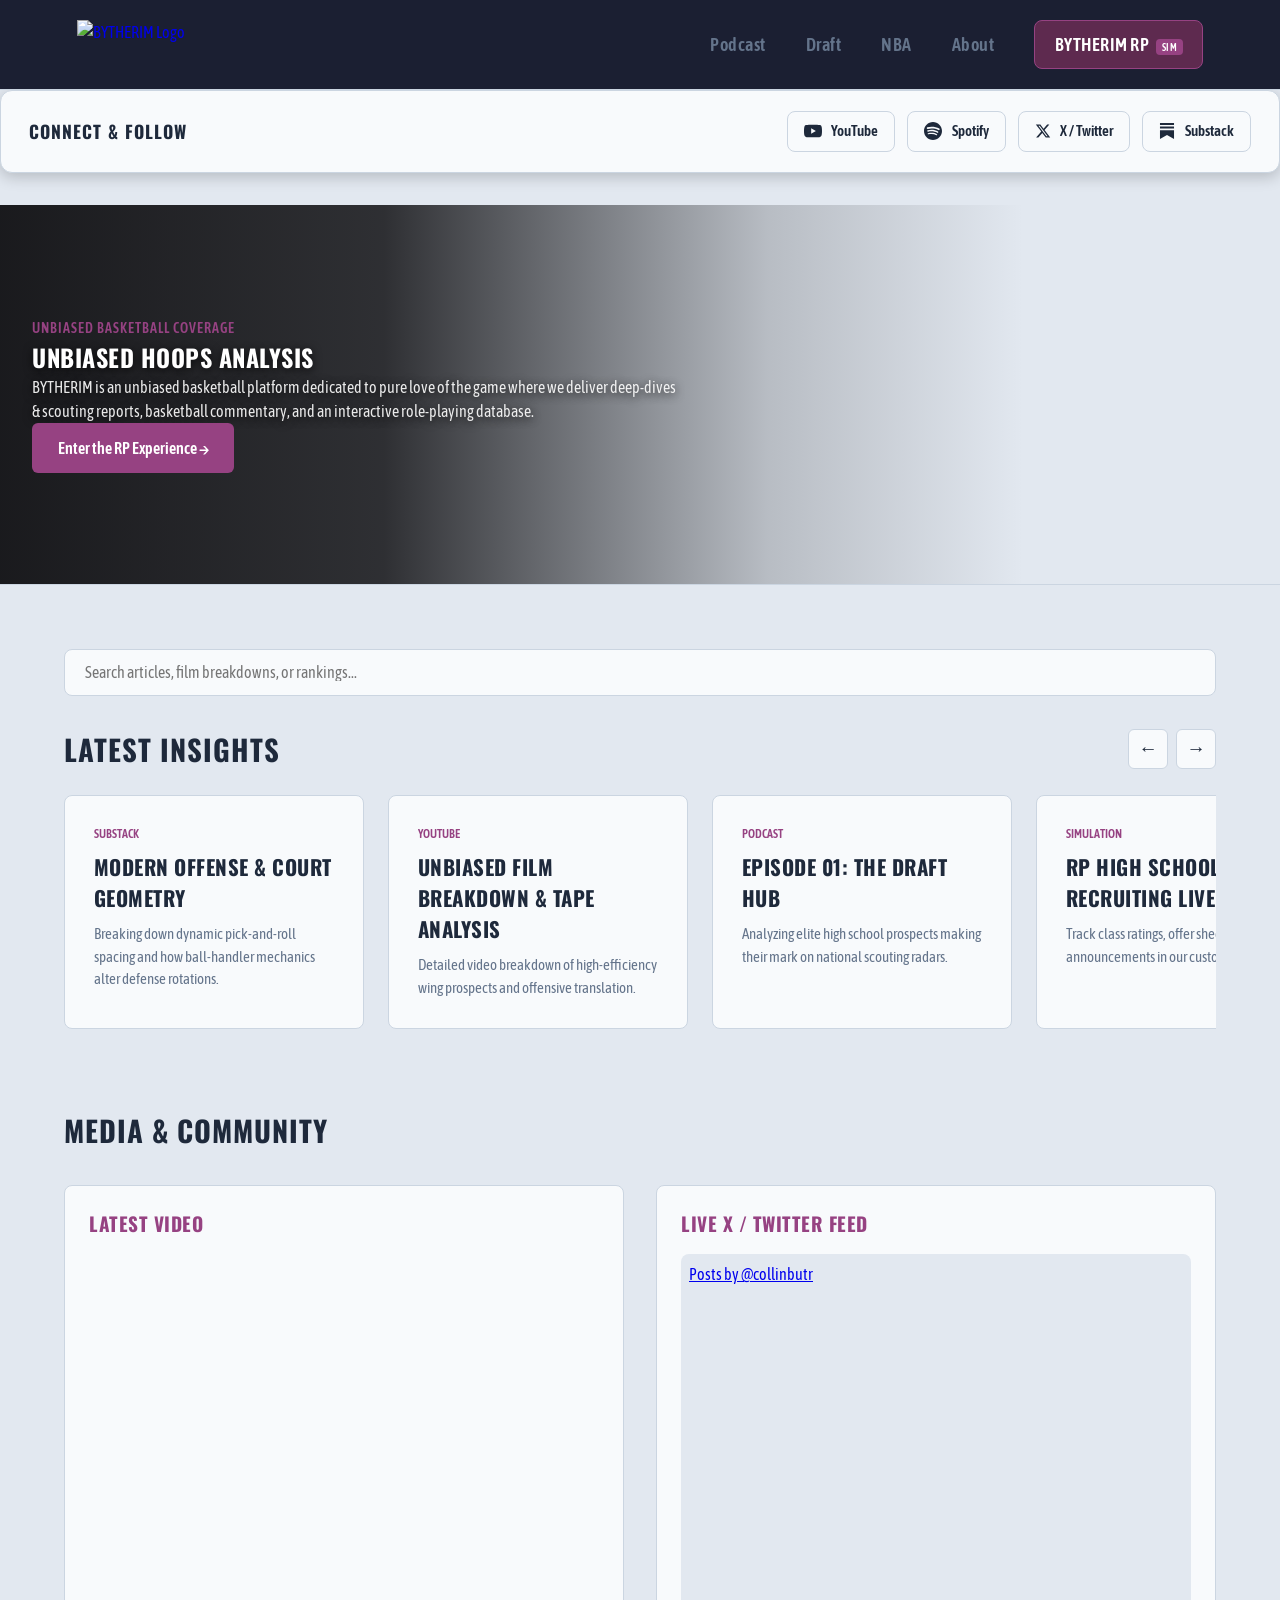
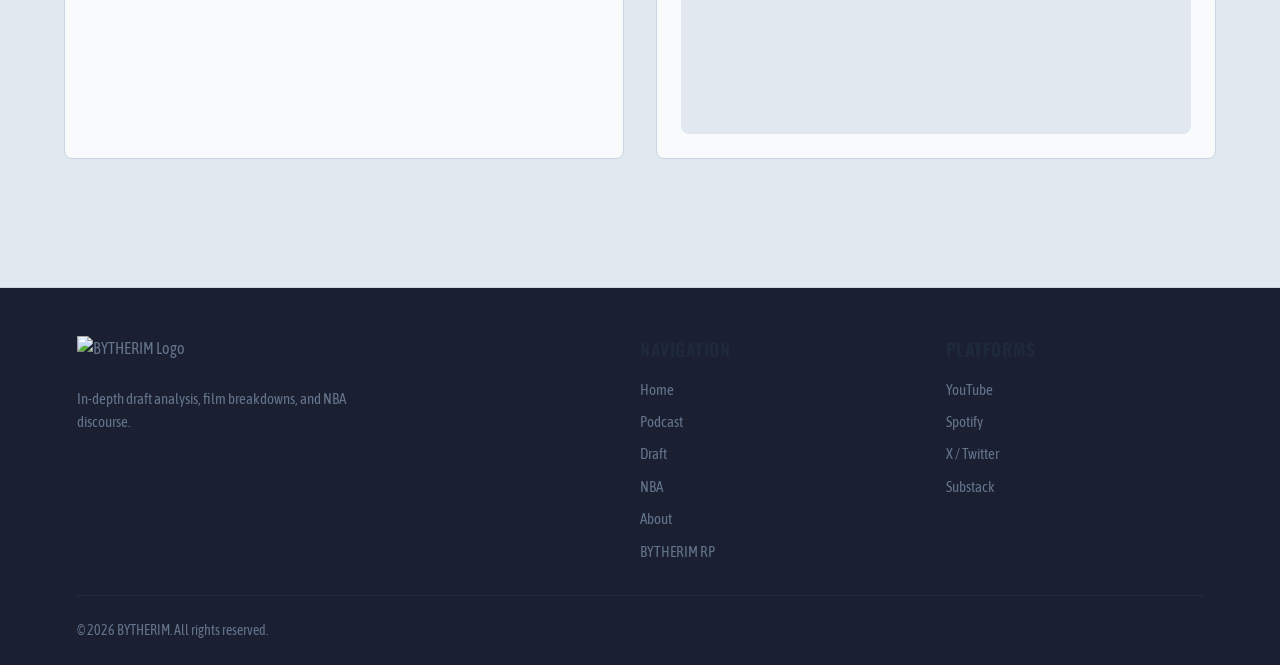
==== index.html @ 2c11a0fe "Update index.html" ====
<!DOCTYPE html>
<html lang="en">
<head>
  <meta charset="UTF-8">
  <meta name="viewport" content="width=device-width, initial-scale=1.0">
  <title>BYTHERIM | NBA Draft Analysis & Film Breakdown</title>
  <meta name="title" content="BYTHERIM | NBA Draft Analysis & Film Breakdown">
  <meta name="description" content="In-depth NBA draft analysis, prospect scouting reports, film breakdowns, and NBA discourse.">
  
  <meta property="og:type" content="website">
  <meta property="og:url" content="https://collinbutrlakorn.github.io/BYTHERIM/">
  <meta property="og:title" content="BYTHERIM | NBA Draft Analysis & Film Breakdown">
  <meta property="og:description" content="In-depth NBA draft analysis, prospect scouting reports, film breakdowns, and NBA discourse.">
  <meta property="og:image" content="https://collinbutrlakorn.github.io/BYTHERIM/logo.png">
  
  <meta property="twitter:card" content="summary_large_image">
  <meta property="twitter:url" content="https://collinbutrlakorn.github.io/BYTHERIM/">
  <meta property="twitter:title" content="BYTHERIM | NBA Draft Analysis & Film Breakdown">
  <meta property="twitter:description" content="In-depth NBA draft analysis, prospect scouting reports, film breakdowns, and NBA discourse.">
  <meta property="twitter:image" content="https://collinbutrlakorn.github.io/BYTHERIM/logo.png">

  <link rel="icon" type="image/png" href="favicon.png">

  <link rel="stylesheet" href="style.css">
  <link rel="preconnect" href="https://fonts.googleapis.com">
  <link rel="preconnect" href="https://fonts.gstatic.com" crossorigin>
  <link href="https://fonts.googleapis.com/css2?family=Asap+Condensed:ital,wght@0,400;0,500;0,600;0,700;1,400&family=Oswald:wght@500;600;700&display=swap" rel="stylesheet">

  <script async src="https://platform.twitter.com/widgets.js" charset="utf-8"></script>

  <style>
    /* Styling wrapper for Twitter feed embedded iframe */
    .twitter-timeline-container {
      width: 100%;
      height: 480px;
      overflow-y: auto;
      border-radius: 8px;
      background: var(--bg-color, #0e1117);
      padding: 0.5rem;
    }

    /* Carousel Card Anchor Styling */
    a.card.slide {
      text-decoration: none;
      color: inherit;
      display: flex;
      flex-direction: column;
      cursor: pointer;
    }

    a.card.slide:hover h3 {
      color: var(--accent);
    }
  </style>
</head>
<body>

<header class="navbar">
  <a href="./" class="brand-logo">
    <img src="logo.png" alt="BYTHERIM Logo" class="logo-img">
  </a>

  <button class="nav-toggle" id="navToggle" aria-label="Toggle navigation">
    <span class="bar"></span>
    <span class="bar"></span>
    <span class="bar"></span>
  </button>

  <nav class="nav-links" id="navLinks">
    <a href="podcast.html">Podcast</a>
    <a href="draft.html">Draft</a>
    <a href="nba.html">NBA</a>
    <a href="about.html">About</a>
    <a href="./rp/" class="rp-btn">BYTHERIM RP <span class="badge">SIM</span></a>
  </nav>
</header>

<div class="connect-hub">
  <div class="connect-hub-title">CONNECT & FOLLOW</div>
  <div class="connect-links">
    <a href="https://youtube.com/@bytherim" target="_blank" rel="noopener" class="connect-btn yt">
      <svg width="18" height="18" viewBox="0 0 24 24" fill="currentColor"><path d="M23.498 6.186a3.016 3.016 0 0 0-2.122-2.136C19.505 3.545 12 3.545 12 3.545s-7.505 0-9.377.505A3.017 3.017 0 0 0 .502 6.186C0 8.07 0 12 0 12s0 3.93.502 5.814a3.016 3.016 0 0 0 2.122 2.136c1.871.505 9.376.505 9.376.505s7.505 0 9.377-.505a3.015 3.015 0 0 0 2.122-2.136C24 15.93 24 12 24 12s0-3.93-.502-5.814zM9.545 15.568V8.432L15.818 12l-6.273 3.568z"/></svg>
      <span>YouTube</span>
    </a>
    <a href="https://open.spotify.com" target="_blank" rel="noopener" class="connect-btn spotify">
      <svg width="18" height="18" viewBox="0 0 24 24" fill="currentColor"><path d="M12 0C5.376 0 0 5.376 0 12s5.376 12 12 12 12-5.376 12-12S18.624 0 12 0zm5.521 17.341c-.218.358-.684.474-1.041.256-2.857-1.746-6.456-2.141-10.697-1.173-.404.093-.811-.162-.904-.566-.093-.404.162-.811.566-.904 4.644-1.061 8.624-.613 11.82 1.346.357.218.473.684.256 1.041zm1.472-3.276c-.274.446-.86.588-1.306.314-3.27-2.009-8.254-2.593-12.121-1.419-.506.153-1.04-.135-1.193-.64-.153-.506.135-1.04.64-1.193 4.417-1.341 9.907-.69 13.666 1.623.446.274.588.86.314 1.306zm.131-3.419C15.225 8.35 8.8 8.134 5.12 9.252c-.624.19-1.285-.164-1.474-.788-.19-.625.163-1.285.788-1.475 4.234-1.285 11.319-1.033 15.91 1.693.56.332.748 1.056.417 1.616-.333.56-1.057.749-1.617.417z"/></svg>
      <span>Spotify</span>
    </a>
    <a href="https://x.com/collinbutr" target="_blank" rel="noopener" class="connect-btn x-twitter">
      <svg width="16" height="16" viewBox="0 0 24 24" fill="currentColor"><path d="M18.244 2.25h3.308l-7.227 8.26 8.502 11.24H16.17l-5.214-6.817L4.99 21.75H1.68l7.73-8.835L1.254 2.25H8.08l4.713 6.231zm-1.161 17.52h1.833L7.084 4.126H5.117z"/></svg>
      <span>X / Twitter</span>
    </a>
    <a href="https://collindunks.substack.com/" target="_blank" rel="noopener" class="connect-btn substack">
      <svg width="16" height="16" viewBox="0 0 24 24" fill="currentColor"><path d="M22.539 8.242H1.46V5.406h21.08v2.836zM1.46 10.812V24L12 18.11 22.54 24V10.812H1.46zM22.539 0H1.46v2.836h21.08V0z"/></svg>
      <span>Substack</span>
    </a>
  </div>
</div>

<section class="hero-banner" style="background-image: url('assets/hero-home-banner.jpg');">
  <div class="hero-content">
    <span class="tag">UNBIASED BASKETBALL COVERAGE</span>
    <h1>UNBIASED HOOPS ANALYSIS</h1>
    <p>BYTHERIM is an unbiased basketball platform dedicated to pure love of the game where we deliver deep-dives & scouting reports, basketball commentary, and an interactive role-playing database.</p>
    <a href="./rp/" class="cta-btn">Enter the RP Experience →</a>
  </div>
</section>

<main class="container">
  
  <div class="search-box">
    <input 
      type="text" 
      id="cardSearch" 
      placeholder="Search articles, film breakdowns, or rankings..." 
      aria-label="Search site content"
    >
  </div>

  <div class="carousel-header">
    <h2 class="section-title">LATEST INSIGHTS</h2>
    <div class="carousel-controls">
      <button class="carousel-btn" id="prevBtn" aria-label="Previous posts">←</button>
      <button class="carousel-btn" id="nextBtn" aria-label="Next posts">→</button>
    </div>
  </div>

  <div class="carousel-track" id="carouselTrack">
    </div>
</main>

<section class="container social-section">
  <h2 class="section-title">MEDIA & COMMUNITY</h2>
  <div class="media-grid">
    
    <div class="media-card">
      <h3 class="media-header">LATEST VIDEO</h3>
      <div class="video-container">
        <iframe 
          src="https://www.youtube.com/embed/videoseries?list=PL86AVwi1070FWesM2xzcu3ul8QPEMaSlx" 
          title="BYTHERIM YouTube" 
          frameborder="0" 
          allow="accelerometer; autoplay; clipboard-write; encrypted-media; gyroscope; picture-in-picture" 
          allowfullscreen>
        </iframe>
      </div>
    </div>

   <div class="media-card twitter-brand-card">
    <h3 class="media-header">LIVE X / TWITTER FEED</h3>
    <div class="twitter-timeline-container">
      <a class="twitter-timeline" 
         data-height="480" 
         data-theme="dark" 
         data-chrome="noheader nofooter transparent" 
         href="https://twitter.com/collinbutr?ref_src=twsrc%5Etfw">
        Posts by @collinbutr
      </a>
    </div>
  </div>

  </div>
</section>

<footer class="footer">
  <div class="footer-container">
    <div class="footer-brand">
      <img src="logo.png" alt="BYTHERIM Logo" class="footer-logo">
      <p class="footer-desc">In-depth draft analysis, film breakdowns, and NBA discourse.</p>
    </div>
    
    <div class="footer-column">
      <h4>Navigation</h4>
      <a href="./">Home</a>
      <a href="podcast.html">Podcast</a>
      <a href="draft.html">Draft</a>
      <a href="nba.html">NBA</a>
      <a href="about.html">About</a>
      <a href="./rp/">BYTHERIM RP</a>
    </div>

    <div class="footer-column">
      <h4>Platforms</h4>
      <a href="https://youtube.com/@bytherim" target="_blank" rel="noopener">YouTube</a>
      <a href="https://open.spotify.com" target="_blank" rel="noopener">Spotify</a>
      <a href="https://x.com/collinbutr" target="_blank" rel="noopener">X / Twitter</a>
      <a href="https://collindunks.substack.com" target="_blank" rel="noopener">Substack</a>
    </div>
  </div>

  <div class="footer-bottom">
    <p>© 2026 BYTHERIM. All rights reserved.</p>
  </div>
</footer>

<script>
  // Centralized Content Uploads (Add new videos, articles, substack posts, or podcasts here)
  const latestUploads = [
    {
      category: "SUBSTACK",
      title: "Modern Offense & Court Geometry",
      description: "Breaking down dynamic pick-and-roll spacing and how ball-handler mechanics alter defense rotations.",
      url: "https://collindunks.substack.com/",
      external: true
    },
    {
      category: "YOUTUBE",
      title: "Unbiased Film Breakdown & Tape Analysis",
      description: "Detailed video breakdown of high-efficiency wing prospects and offensive translation.",
      url: "https://youtube.com/@bytherim",
      external: true
    },
    {
      category: "PODCAST",
      title: "Episode 01: The Draft Hub",
      description: "Analyzing elite high school prospects making their mark on national scouting radars.",
      url: "podcast.html",
      external: false
    },
    {
      category: "SIMULATION",
      title: "RP High School Recruiting Live",
      description: "Track class ratings, offer sheets, and commit announcements in our custom RP universe.",
      url: "./rp/",
      external: false
    },
    {
      category: "DRAFT",
      title: "Mid-Major Sleepers to Watch",
      description: "Highlighting under-the-radar wing prospects with high translation efficiency.",
      url: "draft.html",
      external: false
    },
    {
      category: "NBA",
      title: "The Unbiased Eye Test",
      description: "Why raw context and tape breakdown beat relying strictly on surface-level box scores.",
      url: "nba.html",
      external: false
    }
  ];

  // Render Carousel Uploads
  const carouselTrack = document.getElementById('carouselTrack');

  function renderCarousel() {
    if (!carouselTrack) return;

    carouselTrack.innerHTML = latestUploads.map(item => `
      <a href="${item.url}" 
         class="card slide" 
         ${item.external ? 'target="_blank" rel="noopener"' : ''}>
        <div class="card-tag">${item.category}</div>
        <h3>${item.title}</h3>
        <p>${item.description}</p>
      </a>
    `).join('');
  }

  renderCarousel();

  // Carousel Navigation Controls
  const track = document.getElementById('carouselTrack');
  const nextBtn = document.getElementById('nextBtn');
  const prevBtn = document.getElementById('prevBtn');

  if (track && nextBtn && prevBtn) {
    nextBtn.addEventListener('click', () => {
      track.scrollBy({ left: 320, behavior: 'smooth' });
    });
    prevBtn.addEventListener('click', () => {
      track.scrollBy({ left: -320, behavior: 'smooth' });
    });
  }

  // Mobile Menu Toggle
  const navToggle = document.getElementById('navToggle');
  const navLinks = document.getElementById('navLinks');

  if (navToggle && navLinks) {
    navToggle.addEventListener('click', () => {
      navToggle.classList.toggle('active');
      navLinks.classList.toggle('active');
    });
  }

  // Live Card Search Filter
  const searchInput = document.getElementById('cardSearch');

  if (searchInput) {
    searchInput.addEventListener('input', (e) => {
      const query = e.target.value.toLowerCase().trim();
      const allCards = document.querySelectorAll('.card, .media-card');

      allCards.forEach(card => {
        const text = card.textContent.toLowerCase();
        card.style.display = text.includes(query) ? '' : 'none';
      });
    });
  }
  
  // Force Twitter Widget Initialization
  window.addEventListener('DOMContentLoaded', () => {
    if (window.twttr && window.twttr.widgets) {
      window.twttr.widgets.load();
    }
  });
</script>
</body>
</html>
---- style.css ----
:root {
  --bg-color: #171b2e;         /* Deep background tint derived from navy */
  --card-bg: #232a49;        /* Primary Navy */
  --card-hover: #2d365d;     /* Lighter navy for hover state */
  --accent: #964282;         /* Primary Magenta/Purple Accent */
  --accent-dark: #5e2a4f;    /* Deep Plum Accent */
  --text-main: #f5f6fa;
  --text-muted: #a0a7c4;
  --border: #38426b;
}

* {
  box-sizing: border-box;
  margin: 0;
  padding: 0;
}

body {
  background-color: var(--bg-color);
  color: var(--text-main);
  font-family: 'Asap Condensed', sans-serif;
  line-height: 1.5;
}

/* Headings and Titles */
h1, h2, h3, .section-title, .hero h1, .card h3 {
  font-family: 'Oswald', 'Asap Condensed', sans-serif;
  font-weight: 700;
  text-transform: uppercase;
  letter-spacing: 0.5px;
}

/* Header & Navigation */
.navbar {
  display: flex;
  justify-content: space-between;
  align-items: center;
  padding: 1.25rem 6%;
  background-color: rgba(23, 27, 46, 0.98);
  border-bottom: 1px solid var(--border);
  position: sticky;
  top: 0;
  z-index: 100;
}

.brand-logo {
  display: flex;
  align-items: center;
  text-decoration: none;
}

.logo-img {
  height: 48px;
  width: auto;
  object-fit: contain;
}

.nav-links {
  display: flex;
  gap: 2.5rem;
  align-items: center;
}

.nav-links a {
  color: var(--text-muted);
  text-decoration: none;
  font-weight: 600;
  font-size: 1.15rem;
  letter-spacing: 0.5px;
  transition: color 0.2s ease;
}

.nav-links a:hover {
  color: var(--text-main);
}

.rp-btn {
  background: var(--accent-dark);
  border: 1.5px solid var(--accent);
  color: #fff !important;
  padding: 0.6rem 1.2rem;
  border-radius: 8px;
  font-size: 1.05rem;
  transition: all 0.2s ease !important;
}

.rp-btn:hover {
  background: var(--accent);
  border-color: var(--accent);
}

.badge {
  background: var(--accent);
  color: #fff;
  font-size: 0.65rem;
  padding: 2px 6px;
  border-radius: 4px;
  margin-left: 4px;
}

/* Mobile Navigation Toggle */
.nav-toggle {
  display: none;
  flex-direction: column;
  justify-content: space-between;
  width: 28px;
  height: 20px;
  background: transparent;
  border: none;
  cursor: pointer;
  padding: 0;
  z-index: 101;
}

.nav-toggle .bar {
  height: 3px;
  width: 100%;
  background-color: var(--text-main);
  border-radius: 2px;
  transition: all 0.3s ease;
}

@media (max-width: 768px) {
  .nav-toggle {
    display: flex;
  }

  .nav-links {
    position: fixed;
    top: 0;
    right: -100%;
    height: 100vh;
    width: 75%;
    max-width: 300px;
    background-color: rgba(23, 27, 46, 0.98);
    backdrop-filter: blur(12px);
    border-left: 1px solid var(--border);
    flex-direction: column;
    justify-content: flex-start;
    align-items: flex-start;
    padding: 6rem 2rem 2rem 2rem;
    gap: 2rem;
    transition: right 0.3s ease;
    box-shadow: -10px 0 30px rgba(0, 0, 0, 0.6);
  }

  .nav-links.active {
    right: 0;
  }

  .nav-toggle.active .bar:nth-child(1) {
    transform: translateY(8.5px) rotate(45deg);
  }

  .nav-toggle.active .bar:nth-child(2) {
    opacity: 0;
  }

  .nav-toggle.active .bar:nth-child(3) {
    transform: translateY(-8.5px) rotate(-45deg);
  }
}

/* Hero Section */
.hero {
  padding: 5rem 5%;
  background: linear-gradient(180deg, rgba(150, 66, 130, 0.15) 0%, rgba(23, 27, 46, 0) 100%);
  border-bottom: 1px solid var(--border);
}

.hero-content {
  max-width: 800px;
}

.tag {
  color: var(--accent);
  font-weight: 600;
  font-size: 0.85rem;
  letter-spacing: 1px;
}

.hero h1 {
  color: #ffffff;
  font-size: 3.5rem;
  letter-spacing: 1px;
  margin: 0.5rem 0 1rem 0;
  text-transform: uppercase;
}

.hero p {
  color: rgba(255, 255, 255, 0.85);
  font-size: 1.2rem;
  margin-bottom: 1.8rem;
}

.cta-btn {
  display: inline-block;
  background: var(--accent);
  color: #fff;
  padding: 0.8rem 1.6rem;
  font-weight: 600;
  border-radius: 6px;
  text-decoration: none;
  transition: opacity 0.2s;
}

.cta-btn:hover {
  opacity: 0.9;
}

.cta-btn.disabled {
  background: var(--border);
  color: var(--text-muted);
  cursor: not-allowed;
  opacity: 0.6;
}

/* Layout Containers & Grids */
.container {
  padding: 4rem 5%;
}

.section-title {
  font-size: 1.8rem;
  margin-bottom: 2rem;
  letter-spacing: 1px;
}

.grid {
  display: grid;
  grid-template-columns: repeat(auto-fit, minmax(280px, 1fr));
  gap: 1.5rem;
}

.card {
  background: var(--card-bg);
  border: 1px solid var(--border);
  padding: 1.8rem;
  border-radius: 8px;
  transition: transform 0.2s, border-color 0.2s;
}

.card:hover {
  transform: translateY(-4px);
  border-color: var(--accent);
}

.card-tag {
  font-size: 0.75rem;
  color: var(--accent);
  font-weight: 600;
  margin-bottom: 0.5rem;
}

.card h3 {
  margin-bottom: 0.6rem;
  font-size: 1.3rem;
}

.card p {
  color: var(--text-muted);
  font-size: 0.95rem;
}

/* Connect Hub */
.connect-hub {
  background: var(--card-bg);
  border: 1px solid var(--border);
  border-radius: 12px;
  padding: 1.25rem 1.75rem;
  margin-bottom: 2rem;
  display: flex;
  align-items: center;
  justify-content: space-between;
  gap: 1.5rem;
  box-shadow: 0 4px 15px rgba(0, 0, 0, 0.2);
}

.connect-hub-title {
  font-family: 'Oswald', sans-serif;
  font-size: 1.1rem;
  font-weight: 700;
  letter-spacing: 1px;
  color: var(--text-main);
  white-space: nowrap;
}

.connect-links {
  display: flex;
  flex-wrap: wrap;
  gap: 0.75rem;
  align-items: center;
}

.connect-btn {
  display: inline-flex;
  align-items: center;
  gap: 0.6rem;
  background: rgba(255, 255, 255, 0.04);
  border: 1px solid var(--border);
  border-radius: 8px;
  padding: 0.5rem 1rem;
  color: var(--text-main);
  text-decoration: none;
  font-size: 0.95rem;
  font-weight: 600;
  transition: all 0.2s ease;
}

.connect-btn:hover {
  background: var(--card-hover);
  transform: translateY(-2px);
}

.connect-btn.yt:hover { border-color: #FF0000; color: #FF0000; }
.connect-btn.spotify:hover { border-color: #1DB954; color: #1DB954; }
.connect-btn.x-twitter:hover { border-color: #ffffff; color: #ffffff; }
.connect-btn.substack:hover { border-color: #FF6719; color: #FF6719; }

@media (max-width: 768px) {
  .connect-hub {
    flex-direction: column;
    align-items: flex-start;
    gap: 1rem;
  }

  .connect-links {
    width: 100%;
    display: grid;
    grid-template-columns: 1fr 1fr;
  }

  .connect-btn {
    justify-content: center;
  }
}

/* Media & Social Section */
.social-section {
  padding-top: 0;
}

.media-grid {
  display: grid;
  grid-template-columns: repeat(auto-fit, minmax(320px, 1fr));
  gap: 2rem;
}

.media-card {
  background: var(--card-bg);
  border: 1px solid var(--border);
  border-radius: 8px;
  padding: 1.5rem;
}

.media-header {
  font-size: 1.2rem;
  color: var(--accent);
  margin-bottom: 1rem;
}

.video-container {
  position: relative;
  padding-bottom: 56.25%;
  height: 0;
  overflow: hidden;
  border-radius: 6px;
}

.video-container iframe {
  position: absolute;
  top: 0;
  left: 0;
  width: 100%;
  height: 100%;
}

.twitter-container {
  max-height: 400px;
  overflow-y: auto;
  border-radius: 6px;
}

.twitter-cta-box {
  display: flex;
  flex-direction: column;
  align-items: center;
  text-align: center;
  padding: 2rem 1rem;
  background: var(--bg-color);
  border-radius: 6px;
  border: 1px solid var(--border);
}

.x-logo {
  font-size: 2.5rem;
  color: var(--text-main);
  margin-bottom: 0.5rem;
}

.twitter-cta-box h4 {
  color: var(--text-main);
  font-size: 1.3rem;
  margin-bottom: 0.5rem;
}

.twitter-cta-box p {
  color: var(--text-muted);
  font-size: 0.95rem;
  margin-bottom: 1.5rem;
  max-width: 280px;
}

.x-follow-btn {
  background: var(--accent);
  color: #fff;
  padding: 0.6rem 1.4rem;
  border-radius: 20px;
  text-decoration: none;
  font-weight: 600;
  font-size: 0.9rem;
  transition: opacity 0.2s;
}

.x-follow-btn:hover {
  opacity: 0.9;
}

/* Carousel */
.carousel-header {
  display: flex;
  justify-content: space-between;
  align-items: center;
  margin-bottom: 1.5rem;
}

.carousel-header .section-title {
  margin-bottom: 0;
}

.carousel-controls {
  display: flex;
  gap: 0.5rem;
}

.carousel-btn {
  background: var(--card-bg);
  border: 1px solid var(--border);
  color: var(--text-main);
  width: 40px;
  height: 40px;
  border-radius: 6px;
  font-size: 1.2rem;
  cursor: pointer;
  transition: all 0.2s ease;
  display: flex;
  align-items: center;
  justify-content: center;
}

.carousel-btn:hover {
  background: var(--accent);
  border-color: var(--accent);
}

.carousel-track {
  display: flex;
  gap: 1.5rem;
  overflow-x: auto;
  scroll-snap-type: x mandatory;
  scroll-behavior: smooth;
  padding-bottom: 1rem;
  -webkit-overflow-scrolling: touch;
  -ms-overflow-style: none;
  scrollbar-width: none;
}

.carousel-track::-webkit-scrollbar {
  display: none;
}

.slide {
  flex: 0 0 300px;
  scroll-snap-align: start;
}

/* RP Portal Specific Styles */
.rp-card {
  display: flex;
  flex-direction: column;
  justify-content: space-between;
  min-height: 250px;
}

.rp-status {
  font-size: 0.8rem;
  font-weight: 700;
  letter-spacing: 1px;
  margin-bottom: 0.8rem;
}

.rp-status.live {
  color: #00ff88;
}

.rp-status.upcoming {
  color: var(--text-muted);
}

.module-btn {
  margin-top: 1.5rem;
  text-align: center;
  width: 100%;
}

/* Global Footer */
.footer {
  background-color: rgba(23, 27, 46, 0.98);
  border-top: 1px solid var(--border);
  padding: 3rem 6% 1.5rem 6%;
  margin-top: 4rem;
  color: var(--text-muted);
}

.footer-container {
  max-width: 1200px;
  margin: 0 auto;
  display: grid;
  grid-template-columns: 2fr 1fr 1fr;
  gap: 3rem;
  padding-bottom: 2rem;
  border-bottom: 1px solid rgba(255, 255, 255, 0.05);
}

.footer-brand {
  display: flex;
  flex-direction: column;
  gap: 0.75rem;
}

.footer-logo {
  height: 40px;
  width: auto;
  object-fit: contain;
  align-self: flex-start;
}

.footer-desc {
  font-size: 0.95rem;
  color: var(--text-muted);
  max-width: 320px;
  line-height: 1.5;
}

.footer-column {
  display: flex;
  flex-direction: column;
  gap: 0.6rem;
}

.footer-column h4 {
  font-family: 'Oswald', sans-serif;
  color: var(--text-main);
  font-size: 1.1rem;
  text-transform: uppercase;
  letter-spacing: 0.5px;
  margin-bottom: 0.4rem;
}

.footer-column a {
  color: var(--text-muted);
  text-decoration: none;
  font-size: 0.95rem;
  transition: color 0.2s ease;
}

.footer-column a:hover {
  color: var(--accent);
}

.footer-bottom {
  max-width: 1200px;
  margin: 1.5rem auto 0 auto;
  display: flex;
  justify-content: space-between;
  align-items: center;
  font-size: 0.85rem;
  color: var(--text-muted);
}

@media (max-width: 768px) {
  .footer-container {
    grid-template-columns: 1fr;
    gap: 2rem;
  }
}

/* Automatically switch colors when the device is set to Light Mode */
@media (prefers-color-scheme: light) {
  :root {
    --bg-color: #e2e8f0;        /* Deeper cool slate instead of bright white */
    --card-bg: #f8fafc;        /* Soft off-white for cards */
    --card-hover: #ffffff;
    --text-main: #1e293b;      /* Slate dark grey instead of sharp black */
    --text-muted: #64748b;
    --border: #cbd5e1;
  }
}

.search-box {
  margin-bottom: 2rem;
  width: 100%;
}

#cardSearch {
  width: 100%;
  padding: 0.85rem 1.25rem;
  background: var(--card-bg);
  border: 1px solid var(--border);
  border-radius: 8px;
  color: var(--text-main);
  font-family: inherit;
  font-size: 1rem;
  transition: border-color 0.2s ease;
}

#cardSearch:focus {
  outline: none;
  border-color: var(--accent);
}

/* About Page Specific Helper Styles */
.about-methodology {
  margin-top: 3.5rem;
}

.about-card-text {
  color: var(--text-muted);
  font-size: 1.05rem;
  line-height: 1.6;
  padding: 1.25rem;
}

/* Optimized Donation Card Container */
.donate-card {
  background: var(--card-bg);
  border: 1px solid var(--border);
  border-radius: 16px;
  padding: 3rem 2rem;
  text-align: center;
  margin-top: 3.5rem;
  box-shadow: 0 10px 30px rgba(0, 0, 0, 0.15);
  position: relative;
  overflow: hidden;
}

/* Accent Top Glow Highlight */
.donate-card::before {
  content: '';
  position: absolute;
  top: 0;
  left: 0;
  right: 0;
  height: 3px;
  background: linear-gradient(90deg, transparent, var(--accent), transparent);
}

.donate-card h3 {
  font-family: 'Oswald', sans-serif;
  font-size: 1.75rem;
  letter-spacing: 0.5px;
  margin-bottom: 0.75rem;
  color: var(--text-main);
  text-transform: uppercase;
}

.donate-card p {
  color: var(--text-muted);
  font-size: 1.05rem;
  max-width: 580px;
  margin: 0 auto 2rem auto;
  line-height: 1.6;
}

/* Custom Gradient Button Component */
.donate-btn {
  display: inline-flex;
  align-items: center;
  justify-content: center;
  gap: 0.65rem;
  background: linear-gradient(135deg, var(--accent) 0%, var(--accent-dark) 100%);
  color: #ffffff !important;
  padding: 0.95rem 2.25rem;
  border-radius: 50px;
  font-family: 'Oswald', sans-serif;
  font-size: 1.1rem;
  font-weight: 600;
  letter-spacing: 1px;
  text-transform: uppercase;
  text-decoration: none;
  box-shadow: 0 4px 15px rgba(150, 66, 130, 0.35);
  transition: all 0.25s cubic-bezier(0.4, 0, 0.2, 1);
  border: 1px solid rgba(255, 255, 255, 0.15);
}

.donate-btn:hover {
  transform: translateY(-3px);
  box-shadow: 0 8px 25px rgba(150, 66, 130, 0.55);
  background: linear-gradient(135deg, #a74891 0%, #6e305e 100%);
}

.donate-btn:active {
  transform: translateY(-1px);
  box-shadow: 0 4px 12px rgba(150, 66, 130, 0.4);
}

.donate-btn .btn-icon {
  display: inline-flex;
  align-items: center;
  transition: transform 0.2s ease;
}

.donate-btn:hover .btn-icon {
  transform: scale(1.15) rotate(-5deg);
}

/* Responsive Image Defaults */
img {
  max-width: 100%;
  height: auto;
  display: block;
}

/* Card Image Containers */
.card-img-wrapper {
  width: 100%;
  aspect-ratio: 16 / 9;
  overflow: hidden;
  border-radius: 8px 8px 0 0;
  background: var(--border);
  margin-bottom: 1rem;
}

.card-img-wrapper img {
  width: 100%;
  height: 100%;
  object-fit: cover;
  transition: transform 0.3s ease;
}

.card:hover .card-img-wrapper img {
  transform: scale(1.04);
}

.nav-links a.active {
  color: var(--accent);
  border-bottom: 2px solid var(--accent);
}

/* Split Hero Layout (Text Left, Graphic Right) */
.hero {
  display: grid;
  grid-template-columns: 1.1fr 0.9fr;
  gap: 2.5rem;
  align-items: center;
  padding: 4rem 2rem;
  background: var(--card-bg);
  border-bottom: 1px solid var(--border);
  min-height: 420px;
}

.hero-content {
  max-width: 600px;
}

.hero-graphic {
  width: 100%;
  display: flex;
  justify-content: center;
  align-items: center;
}

.hero-graphic img {
  width: 100%;
  max-height: 380px;
  object-fit: contain;
  filter: drop-shadow(0 15px 25px rgba(0, 0, 0, 0.45));
}

/* Full Width Banner Hero (Background Graphic with Text Overlay) */
.hero-banner {
  position: relative;
  background-size: cover;
  background-position: center;
  background-repeat: no-repeat;
  padding: 5rem 2rem;
  border-bottom: 1px solid var(--border);
  overflow: hidden;
  min-height: 380px;
  display: flex;
  align-items: center;
}

/* Hero Banner Background Gradient (Tightened to Left Side) */
.hero-banner::before {
  content: '';
  position: absolute;
  inset: 0;
  /* Dark shadow holds tight on the left behind text, then rapidly clears to show artwork */
  background: linear-gradient(
    90deg, 
    rgba(15, 15, 18, 0.95) 0%, 
    rgba(15, 15, 18, 0.85) 30%, 
    rgba(15, 15, 18, 0.2) 60%, 
    rgba(15, 15, 18, 0) 80%
  );
  z-index: 1;
}

/* Ensures high contrast and readability across light/dark OS modes */
.hero-banner .hero-content h1,
.hero-banner .hero-content p,
.hero h1,
.hero p {
  color: #ffffff !important;
  text-shadow: 0 2px 10px rgba(0, 0, 0, 0.8);
}

.hero-banner .hero-content p,
.hero p {
  color: rgba(255, 255, 255, 0.9) !important;
}

.hero-banner .hero-content {
  position: relative;
  z-index: 2;
  max-width: 650px;
}

/* Mobile Responsive Adjustments */
@media (max-width: 768px) {
  .hero {
    grid-template-columns: 1fr;
    padding: 2.5rem 1.5rem;
    text-align: center;
  }

  .hero-graphic {
    order: -1; /* Displays graphic above text on mobile screens */
  }

  .hero-graphic img {
    max-height: 260px;
  }

  .hero-banner::before {
    background: rgba(15, 15, 18, 0.85); /* Darkens banner background on mobile screens */
  }
}

/* RP Card Header Layout */
.rp-card-header {
  display: flex;
  justify-content: space-between;
  align-items: center;
  margin-bottom: 1.25rem;
  gap: 1rem;
}

.rp-module-logo {
  height: 48px;
  max-width: 150px;
  object-fit: contain;
  filter: drop-shadow(0 2px 6px rgba(0, 0, 0, 0.4));
}

@media (max-width: 480px) {
  .rp-card-header {
    flex-direction: column;
    align-items: flex-start;
  }
}
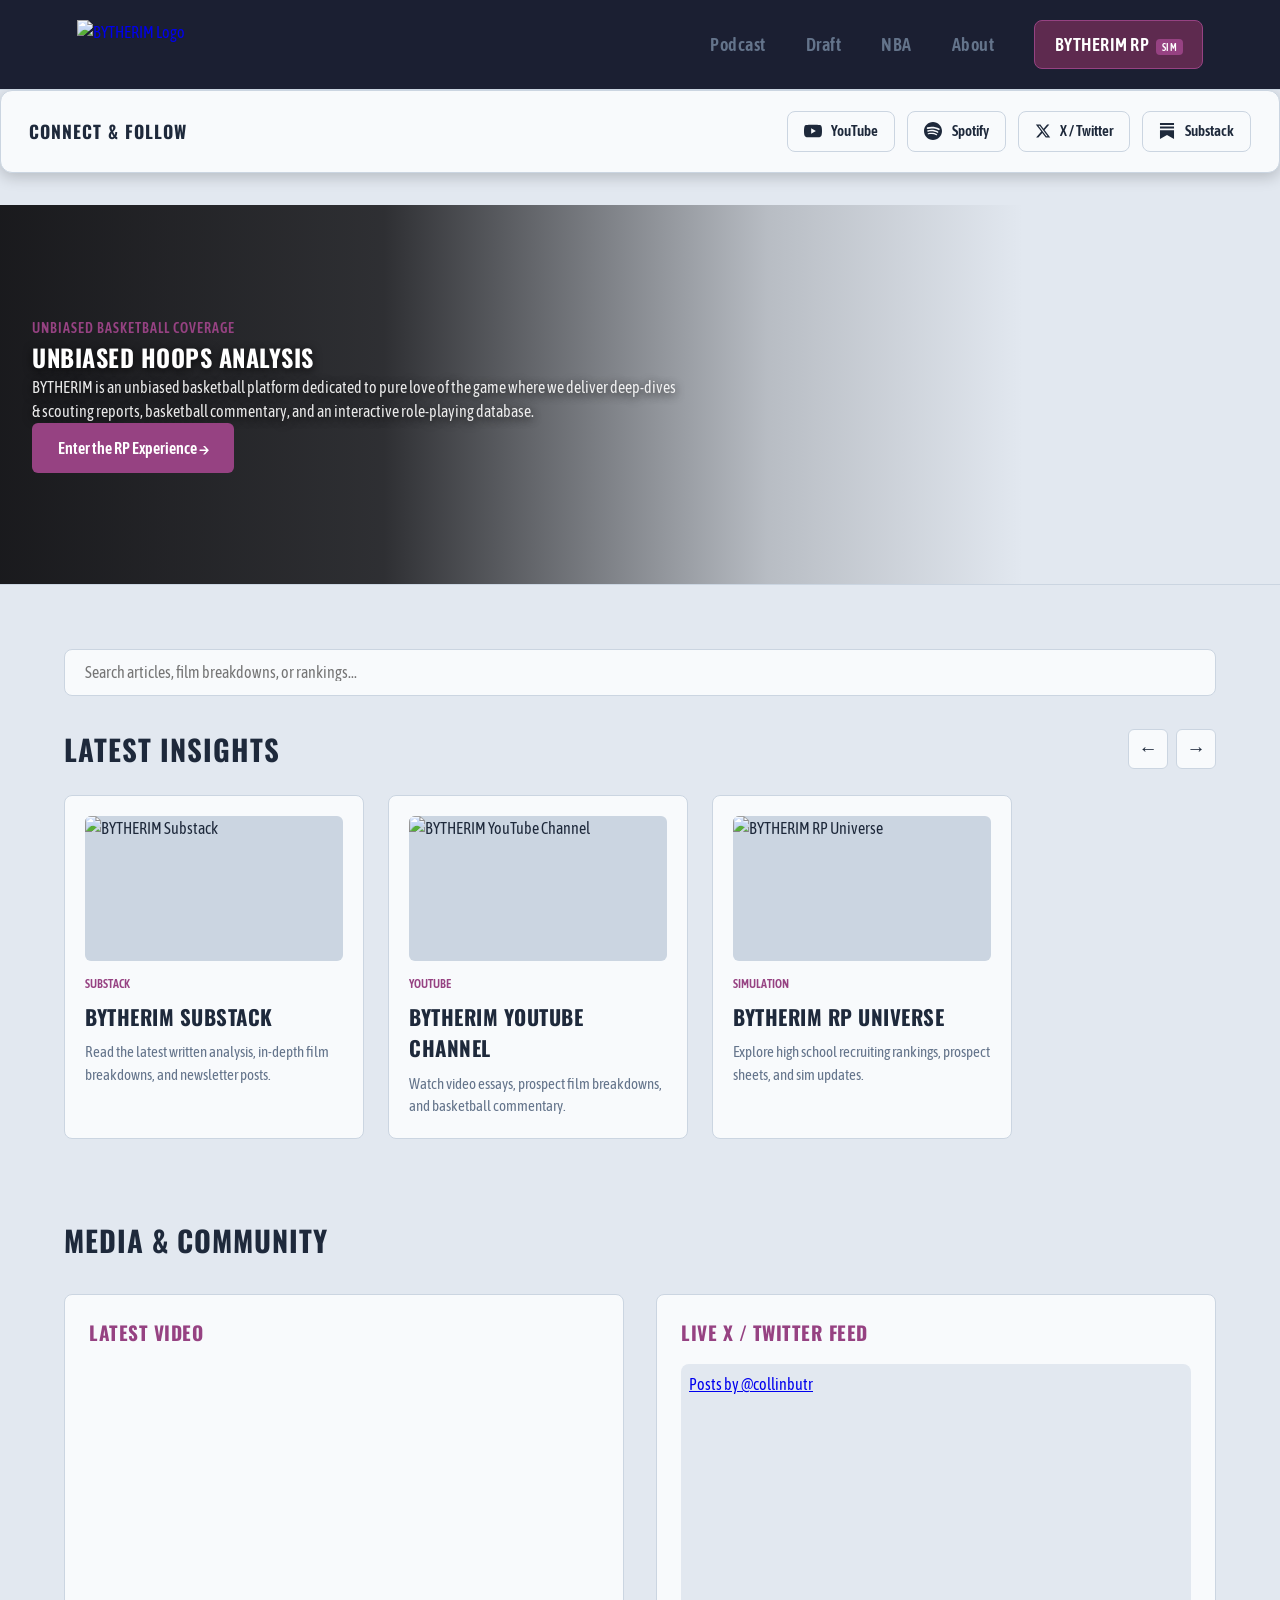
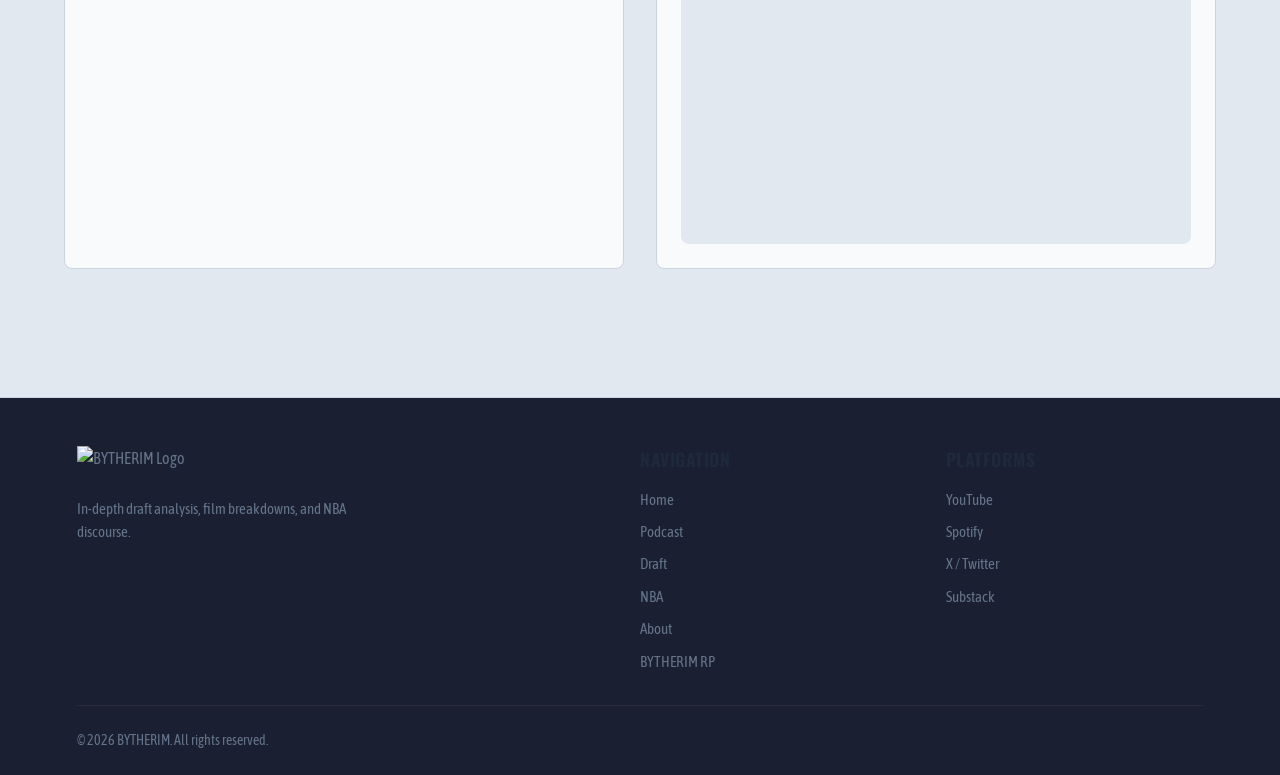
==== commit 52373517: "Update index.html" ====
--- a/index.html
+++ b/index.html
@@ -39,17 +39,38 @@
       padding: 0.5rem;
     }
 
-    /* Carousel Card Anchor Styling */
+    /* Carousel Card & Thumbnail Styling */
     a.card.slide {
       text-decoration: none;
       color: inherit;
       display: flex;
       flex-direction: column;
       cursor: pointer;
+      padding: 1.25rem;
     }
 
     a.card.slide:hover h3 {
       color: var(--accent);
+    }
+
+    .slide .card-img-wrapper {
+      width: 100%;
+      aspect-ratio: 16 / 9;
+      border-radius: 6px;
+      overflow: hidden;
+      margin-bottom: 0.85rem;
+      background-color: var(--border);
+    }
+
+    .slide .card-img-wrapper img {
+      width: 100%;
+      height: 100%;
+      object-fit: cover;
+      transition: transform 0.3s ease;
+    }
+
+    a.card.slide:hover .card-img-wrapper img {
+      transform: scale(1.05);
     }
   </style>
 </head>
@@ -126,7 +147,8 @@
   </div>
 
   <div class="carousel-track" id="carouselTrack">
-    </div>
+    <!-- Dynamic uploads rendered via JavaScript below -->
+  </div>
 </main>
 
 <section class="container social-section">
@@ -194,62 +216,54 @@
 </footer>
 
 <script>
-  // Centralized Content Uploads (Add new videos, articles, substack posts, or podcasts here)
+  // Add new uploads to this array. Newer entries put at top will appear first in carousel.
   const latestUploads = [
     {
       category: "SUBSTACK",
-      title: "Modern Offense & Court Geometry",
-      description: "Breaking down dynamic pick-and-roll spacing and how ball-handler mechanics alter defense rotations.",
+      title: "BYTHERIM Substack",
+      description: "Read the latest written analysis, in-depth film breakdowns, and newsletter posts.",
+      thumbnail: "logo.png",
       url: "https://collindunks.substack.com/",
       external: true
     },
     {
       category: "YOUTUBE",
-      title: "Unbiased Film Breakdown & Tape Analysis",
-      description: "Detailed video breakdown of high-efficiency wing prospects and offensive translation.",
+      title: "BYTHERIM YouTube Channel",
+      description: "Watch video essays, prospect film breakdowns, and basketball commentary.",
+      thumbnail: "logo.png",
       url: "https://youtube.com/@bytherim",
       external: true
     },
     {
-      category: "PODCAST",
-      title: "Episode 01: The Draft Hub",
-      description: "Analyzing elite high school prospects making their mark on national scouting radars.",
-      url: "podcast.html",
-      external: false
-    },
-    {
       category: "SIMULATION",
-      title: "RP High School Recruiting Live",
-      description: "Track class ratings, offer sheets, and commit announcements in our custom RP universe.",
+      title: "BYTHERIM RP Universe",
+      description: "Explore high school recruiting rankings, prospect sheets, and sim updates.",
+      thumbnail: "logo.png",
       url: "./rp/",
       external: false
-    },
-    {
-      category: "DRAFT",
-      title: "Mid-Major Sleepers to Watch",
-      description: "Highlighting under-the-radar wing prospects with high translation efficiency.",
-      url: "draft.html",
-      external: false
-    },
-    {
-      category: "NBA",
-      title: "The Unbiased Eye Test",
-      description: "Why raw context and tape breakdown beat relying strictly on surface-level box scores.",
-      url: "nba.html",
-      external: false
     }
   ];
 
-  // Render Carousel Uploads
+  // Render Carousel Uploads with Thumbnails
   const carouselTrack = document.getElementById('carouselTrack');
 
   function renderCarousel() {
     if (!carouselTrack) return;
+
+    if (latestUploads.length === 0) {
+      carouselTrack.innerHTML = `<p style="color: var(--text-muted); padding: 1rem;">No recent uploads added yet.</p>`;
+      return;
+    }
 
     carouselTrack.innerHTML = latestUploads.map(item => `
       <a href="${item.url}" 
          class="card slide" 
          ${item.external ? 'target="_blank" rel="noopener"' : ''}>
+        ${item.thumbnail ? `
+          <div class="card-img-wrapper">
+            <img src="${item.thumbnail}" alt="${item.title}" loading="lazy">
+          </div>
+        ` : ''}
         <div class="card-tag">${item.category}</div>
         <h3>${item.title}</h3>
         <p>${item.description}</p>
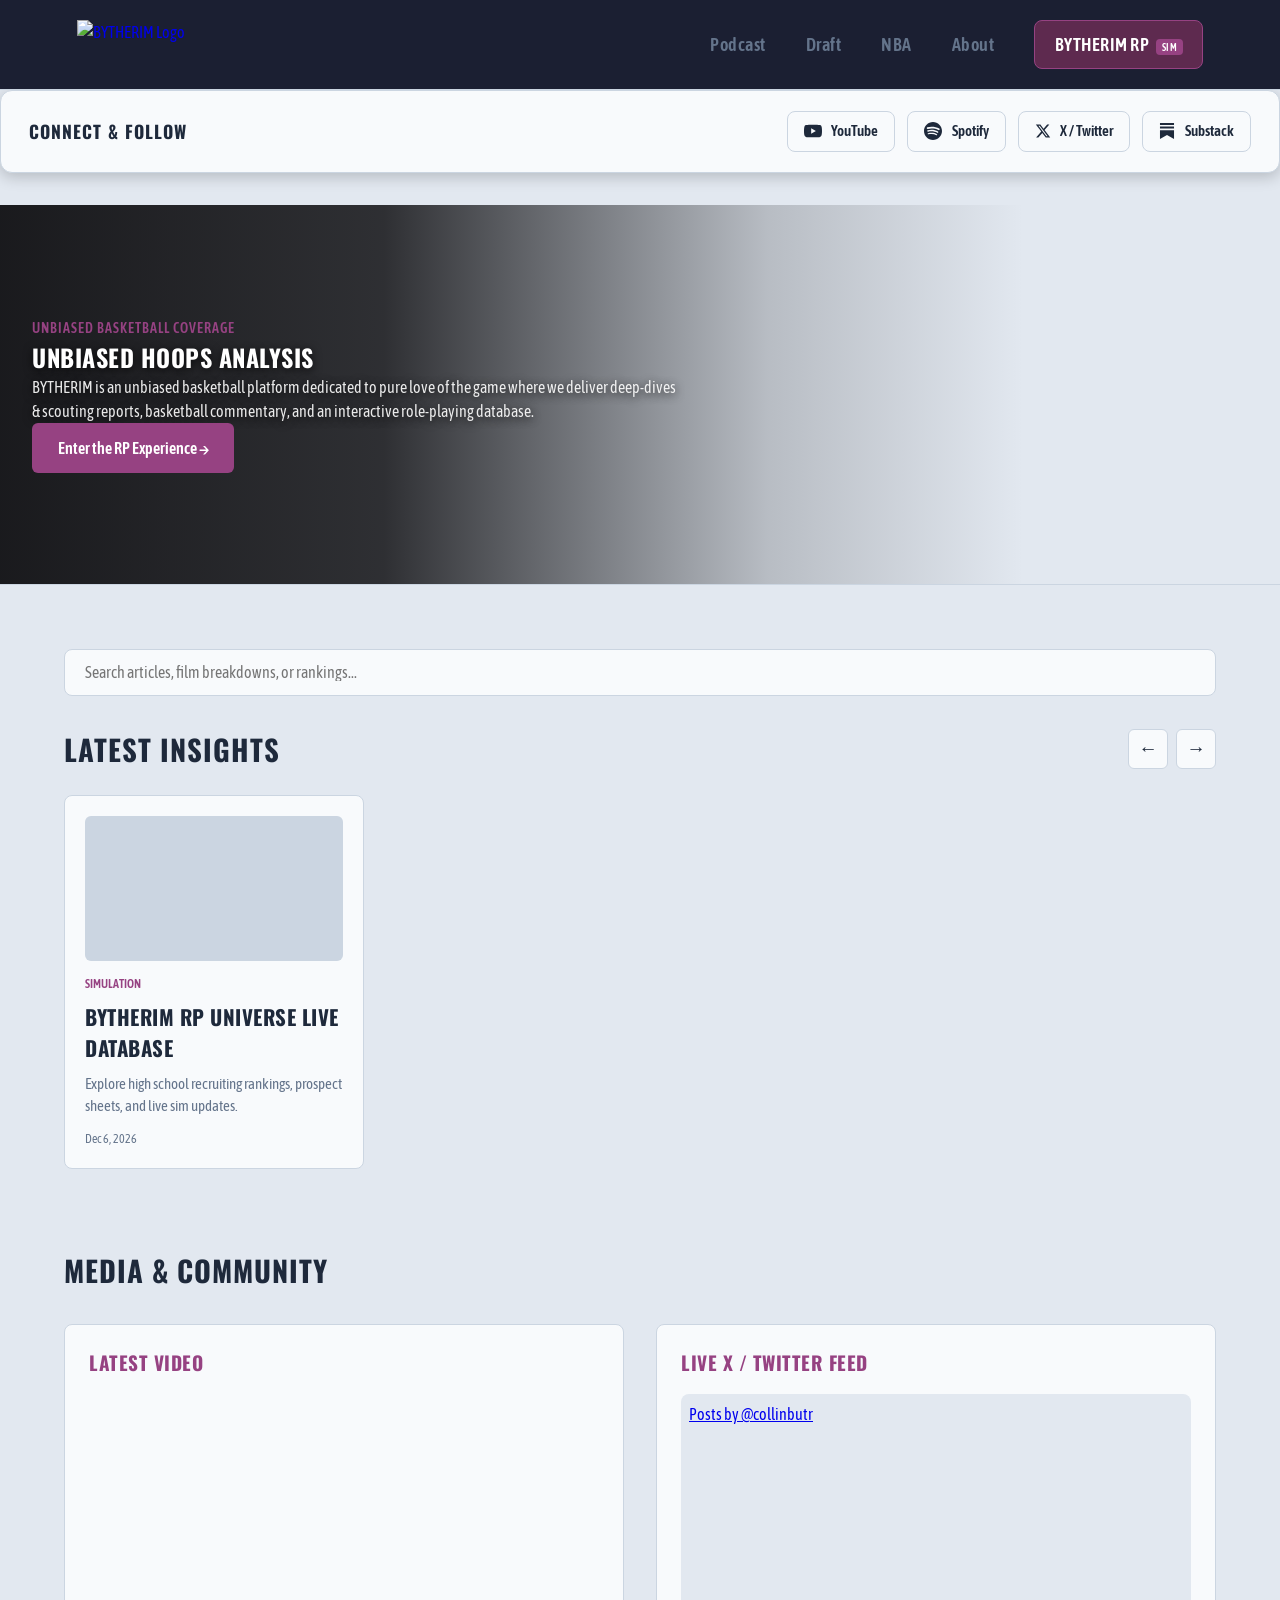
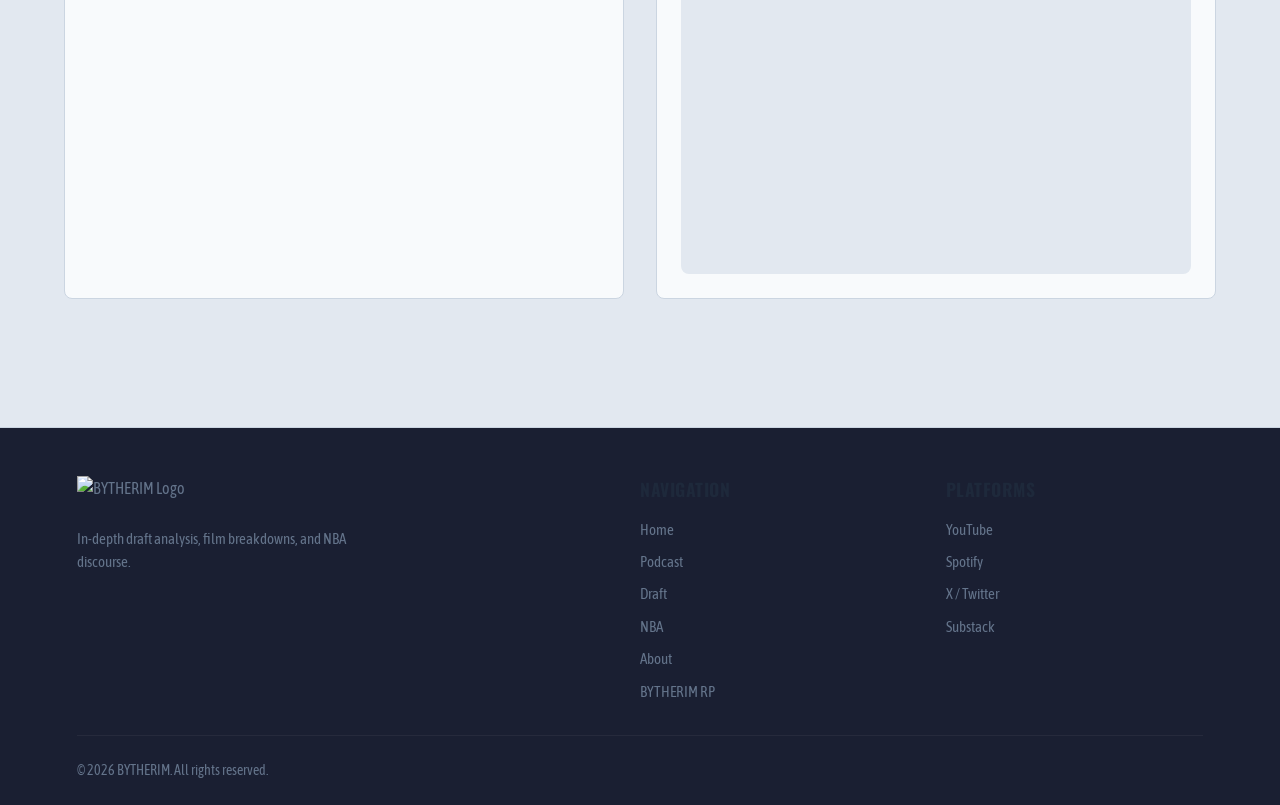
==== commit 7e142d80: "Update index.html" ====
--- a/index.html
+++ b/index.html
@@ -39,7 +39,7 @@
       padding: 0.5rem;
     }
 
-    /* Carousel Card & Thumbnail Styling */
+    /* Carousel Card & Dynamic Thumbnail Styling */
     a.card.slide {
       text-decoration: none;
       color: inherit;
@@ -47,6 +47,8 @@
       flex-direction: column;
       cursor: pointer;
       padding: 1.25rem;
+      min-width: 300px;
+      max-width: 320px;
     }
 
     a.card.slide:hover h3 {
@@ -71,6 +73,13 @@
 
     a.card.slide:hover .card-img-wrapper img {
       transform: scale(1.05);
+    }
+
+    .card-meta-date {
+      font-size: 0.75rem;
+      color: var(--text-muted);
+      margin-top: auto;
+      padding-top: 0.75rem;
     }
   </style>
 </head>
@@ -147,7 +156,7 @@
   </div>
 
   <div class="carousel-track" id="carouselTrack">
-    <!-- Dynamic uploads rendered via JavaScript below -->
+    <div style="color: var(--text-muted); padding: 1.5rem;">Loading latest uploads...</div>
   </div>
 </main>
 
@@ -216,62 +225,118 @@
 </footer>
 
 <script>
-  // Add new uploads to this array. Newer entries put at top will appear first in carousel.
-  const latestUploads = [
-    {
-      category: "SUBSTACK",
-      title: "BYTHERIM Substack",
-      description: "Read the latest written analysis, in-depth film breakdowns, and newsletter posts.",
-      thumbnail: "logo.png",
-      url: "https://collindunks.substack.com/",
-      external: true
-    },
-    {
-      category: "YOUTUBE",
-      title: "BYTHERIM YouTube Channel",
-      description: "Watch video essays, prospect film breakdowns, and basketball commentary.",
-      thumbnail: "logo.png",
-      url: "https://youtube.com/@bytherim",
-      external: true
-    },
-    {
-      category: "SIMULATION",
-      title: "BYTHERIM RP Universe",
-      description: "Explore high school recruiting rankings, prospect sheets, and sim updates.",
-      thumbnail: "logo.png",
-      url: "./rp/",
-      external: false
-    }
-  ];
-
-  // Render Carousel Uploads with Thumbnails
-  const carouselTrack = document.getElementById('carouselTrack');
-
-  function renderCarousel() {
-    if (!carouselTrack) return;
-
-    if (latestUploads.length === 0) {
-      carouselTrack.innerHTML = `<p style="color: var(--text-muted); padding: 1rem;">No recent uploads added yet.</p>`;
+  // Live Feed Sources
+  const SUBSTACK_FEED = 'https://collindunks.substack.com/feed';
+  // Replace with your YouTube Channel ID (found in YouTube Studio settings)
+  const YOUTUBE_CHANNEL_ID = 'UC_YOUR_YOUTUBE_CHANNEL_ID'; 
+  const YOUTUBE_FEED = `https://www.youtube.com/feeds/videos.xml?channel_id=${YOUTUBE_CHANNEL_ID}`;
+
+  const RSS_CONVERTER = 'https://api.rss2json.com/v1/api.json?rss_url=';
+
+  // Helper to extract image thumbnails from HTML descriptions if missing from feed metadata
+  function extractThumbnail(item) {
+    if (item.thumbnail && item.thumbnail !== '') return item.thumbnail;
+    if (item.enclosure && item.enclosure.link) return item.enclosure.link;
+    
+    const htmlContent = item.content || item.description || '';
+    const imgMatch = htmlContent.match(/<img[^>]+src=["']([^"']+)["']/i);
+    return imgMatch ? imgMatch[1] : 'logo.png';
+  }
+
+  // Helper to strip HTML tags for card descriptions
+  function cleanDescription(htmlStr) {
+    const tmp = document.createElement('div');
+    tmp.innerHTML = htmlStr || '';
+    const text = tmp.textContent || tmp.innerText || '';
+    return text.length > 120 ? text.substring(0, 117) + '...' : text;
+  }
+
+  async function fetchLiveFeed(rssUrl) {
+    try {
+      const response = await fetch(RSS_CONVERTER + encodeURIComponent(rssUrl));
+      if (!response.ok) return [];
+      const data = await response.json();
+      return data.status === 'ok' ? data.items : [];
+    } catch (err) {
+      console.warn('Feed fetch failed for:', rssUrl, err);
+      return [];
+    }
+  }
+
+  async function loadAllCarouselContent() {
+    const carouselTrack = document.getElementById('carouselTrack');
+
+    // Fetch Substack and YouTube live feeds concurrently
+    const [substackItems, youtubeItems] = await Promise.all([
+      fetchLiveFeed(SUBSTACK_FEED),
+      fetchLiveFeed(YOUTUBE_FEED)
+    ]);
+
+    // Format Substack items (Articles, Podcasts, Notes)
+    const formattedSubstack = substackItems.map(item => {
+      const isPodcast = item.link.includes('/p/') && (item.enclosure?.type?.includes('audio') || false);
+      return {
+        category: isPodcast ? 'PODCAST' : 'SUBSTACK',
+        title: item.title,
+        description: cleanDescription(item.description),
+        thumbnail: extractThumbnail(item),
+        url: item.link,
+        date: new Date(item.pubDate)
+      };
+    });
+
+    // Format YouTube items (Long form and Shorts)
+    const formattedYouTube = youtubeItems.map(item => {
+      const isShort = item.link.includes('/shorts/');
+      return {
+        category: isShort ? 'YOUTUBE SHORT' : 'YOUTUBE',
+        title: item.title,
+        description: cleanDescription(item.description),
+        thumbnail: extractThumbnail(item),
+        url: item.link,
+        date: new Date(item.pubDate)
+      };
+    });
+
+    // Custom internal uploads (e.g. RP platform updates or static site additions)
+    const internalItems = [
+      {
+        category: 'SIMULATION',
+        title: 'BYTHERIM RP Universe Live Database',
+        description: 'Explore high school recruiting rankings, prospect sheets, and live sim updates.',
+        thumbnail: 'logo.png',
+        url: './rp/',
+        date: new Date()
+      }
+    ];
+
+    // Combine all posts and sort chronologically (Newest First)
+    const allUploads = [...formattedSubstack, ...formattedYouTube, ...internalItems]
+      .sort((a, b) => b.date - a.date);
+
+    if (allUploads.length === 0) {
+      carouselTrack.innerHTML = `<p style="color: var(--text-muted); padding: 1rem;">No recent posts found.</p>`;
       return;
     }
 
-    carouselTrack.innerHTML = latestUploads.map(item => `
+    // Render cards into the carousel
+    carouselTrack.innerHTML = allUploads.map(item => `
       <a href="${item.url}" 
          class="card slide" 
-         ${item.external ? 'target="_blank" rel="noopener"' : ''}>
-        ${item.thumbnail ? `
-          <div class="card-img-wrapper">
-            <img src="${item.thumbnail}" alt="${item.title}" loading="lazy">
-          </div>
-        ` : ''}
+         target="_blank" 
+         rel="noopener">
+        <div class="card-img-wrapper">
+          <img src="${item.thumbnail}" alt="${item.title}" loading="lazy" onerror="this.src='logo.png';">
+        </div>
         <div class="card-tag">${item.category}</div>
         <h3>${item.title}</h3>
         <p>${item.description}</p>
+        <div class="card-meta-date">${item.date.toLocaleDateString('en-US', { month: 'short', day: 'numeric', year: 'numeric' })}</div>
       </a>
     `).join('');
   }
 
-  renderCarousel();
+  loadAllCarouselContent();
 
   // Carousel Navigation Controls
   const track = document.getElementById('carouselTrack');
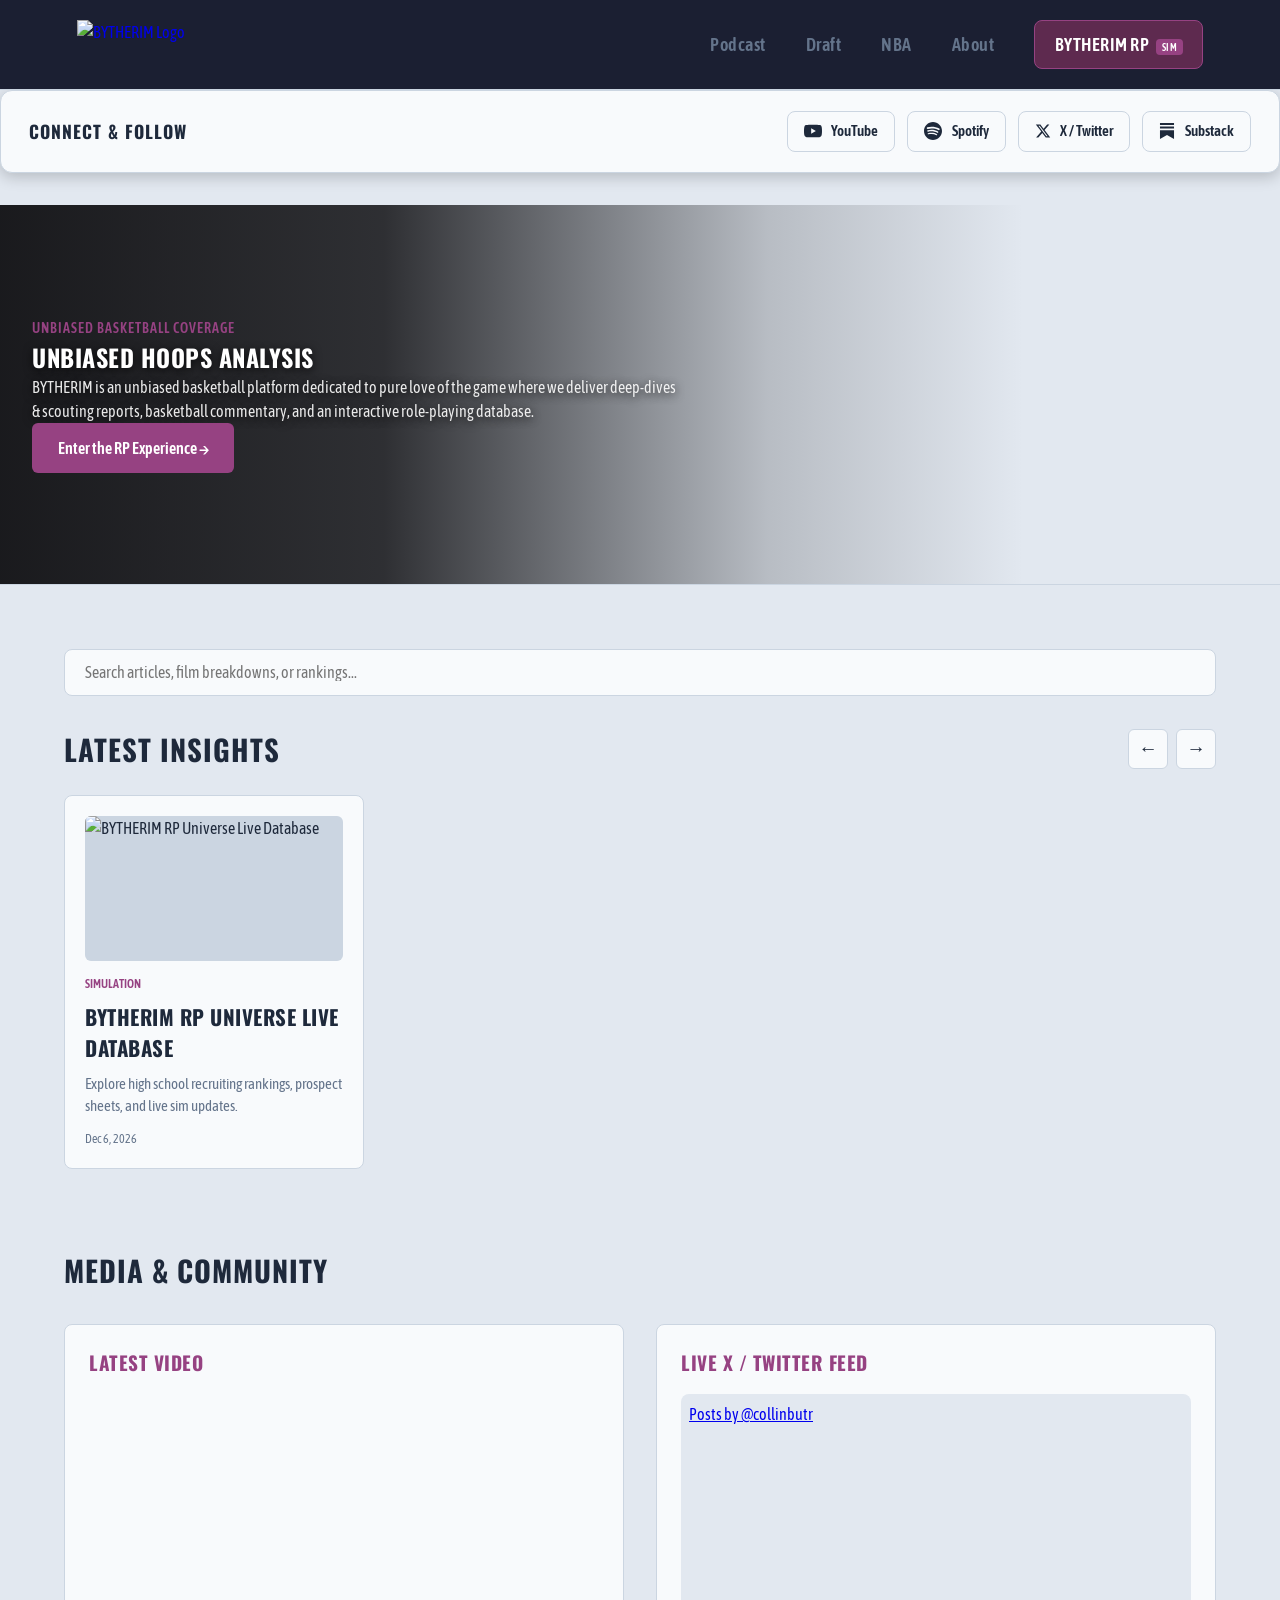
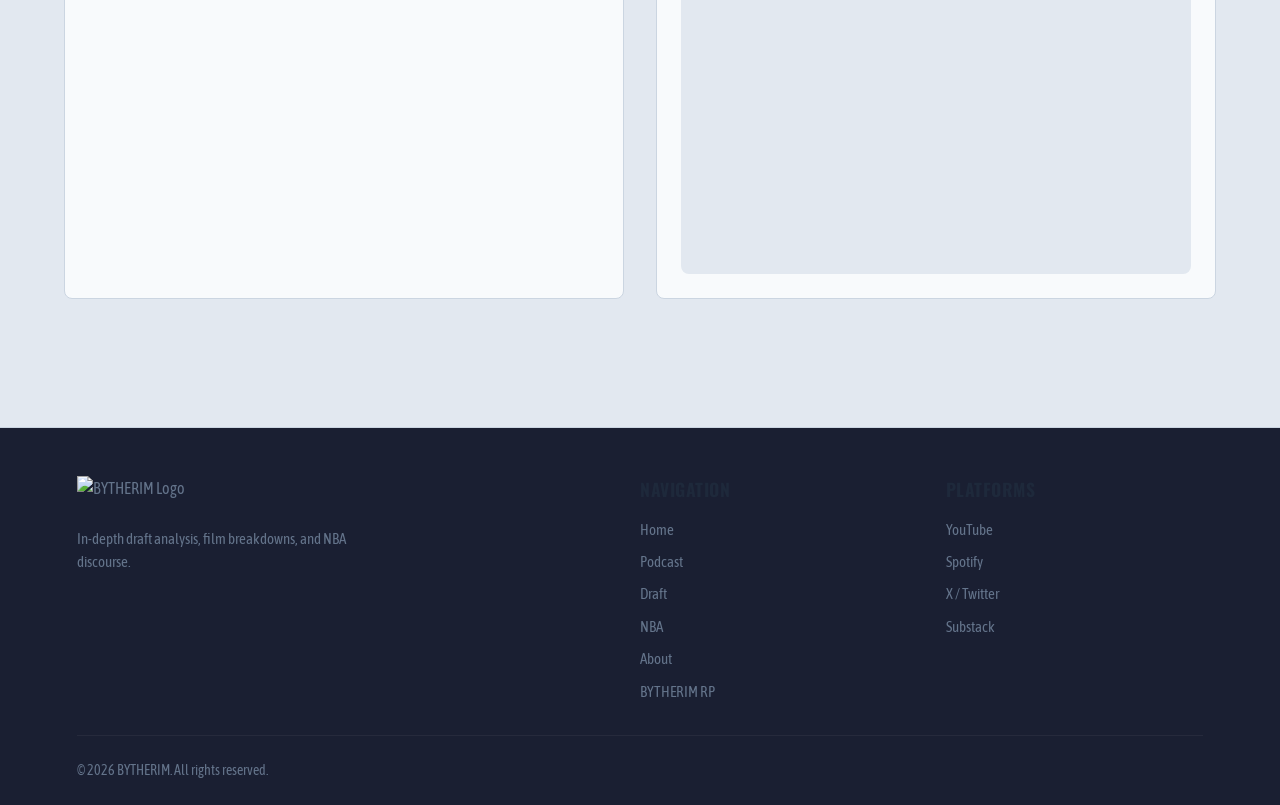
==== commit cde6a679: "Update index.html" ====
--- a/index.html
+++ b/index.html
@@ -62,6 +62,9 @@
       overflow: hidden;
       margin-bottom: 0.85rem;
       background-color: var(--border);
+      display: flex;
+      align-items: center;
+      justify-content: center;
     }
 
     .slide .card-img-wrapper img {
@@ -227,20 +230,47 @@
 <script>
   // Live Feed Sources
   const SUBSTACK_FEED = 'https://collindunks.substack.com/feed';
-  // Replace with your YouTube Channel ID (found in YouTube Studio settings)
+  
+  // YouTube Channel Feed for @BYTHERIM / @BYTHERIM/videos
+  // Replace UC_YOUR_YOUTUBE_CHANNEL_ID with your YouTube Channel ID (found in YouTube Studio settings)
   const YOUTUBE_CHANNEL_ID = 'UC_YOUR_YOUTUBE_CHANNEL_ID'; 
   const YOUTUBE_FEED = `https://www.youtube.com/feeds/videos.xml?channel_id=${YOUTUBE_CHANNEL_ID}`;
 
   const RSS_CONVERTER = 'https://api.rss2json.com/v1/api.json?rss_url=';
-
-  // Helper to extract image thumbnails from HTML descriptions if missing from feed metadata
-  function extractThumbnail(item) {
+  const DEFAULT_THUMBNAIL = 'favicon.png';
+
+  // Helper to extract image thumbnails or podcast cover art
+  function extractThumbnail(item, feedCoverArt) {
+    // 1. Check if podcast episode/item explicitly provides a thumbnail
     if (item.thumbnail && item.thumbnail !== '') return item.thumbnail;
-    if (item.enclosure && item.enclosure.link) return item.enclosure.link;
-    
+
+    // 2. Check for image enclosure (common in podcast audio feeds)
+    if (item.enclosure && item.enclosure.link && /\.(jpg|jpeg|png|webp|gif)/i.test(item.enclosure.link)) {
+      return item.enclosure.link;
+    }
+
+    // 3. Fallback to channel/podcast series artwork if available
+    if (feedCoverArt && feedCoverArt !== '') return feedCoverArt;
+
+    // 4. Extract first <img> tag from description/content
     const htmlContent = item.content || item.description || '';
     const imgMatch = htmlContent.match(/<img[^>]+src=["']([^"']+)["']/i);
-    return imgMatch ? imgMatch[1] : 'logo.png';
+    if (imgMatch && imgMatch[1]) return imgMatch[1];
+
+    // 5. Default fallback
+    return DEFAULT_THUMBNAIL;
+  }
+
+  // Helper to construct YouTube thumbnails (Shorts & Long Form)
+  function getYouTubeThumbnail(item) {
+    if (item.thumbnail && item.thumbnail !== '') return item.thumbnail;
+
+    const videoIdMatch = item.link.match(/(?:v=|\/shorts\/|\/embed\/)([a-zA-Z0-9_-]{11})/);
+    if (videoIdMatch && videoIdMatch[1]) {
+      return `https://i.ytimg.com/vi/${videoIdMatch[1]}/hqdefault.jpg`;
+    }
+
+    return DEFAULT_THUMBNAIL;
   }
 
   // Helper to strip HTML tags for card descriptions
@@ -254,57 +284,64 @@
   async function fetchLiveFeed(rssUrl) {
     try {
       const response = await fetch(RSS_CONVERTER + encodeURIComponent(rssUrl));
-      if (!response.ok) return [];
+      if (!response.ok) return { feed: {}, items: [] };
       const data = await response.json();
-      return data.status === 'ok' ? data.items : [];
+      return data.status === 'ok' ? { feed: data.feed || {}, items: data.items || [] } : { feed: {}, items: [] };
     } catch (err) {
       console.warn('Feed fetch failed for:', rssUrl, err);
-      return [];
+      return { feed: {}, items: [] };
     }
   }
 
   async function loadAllCarouselContent() {
     const carouselTrack = document.getElementById('carouselTrack');
 
-    // Fetch Substack and YouTube live feeds concurrently
-    const [substackItems, youtubeItems] = await Promise.all([
+    // Fetch Substack & YouTube live feeds concurrently
+    const [substackData, youtubeData] = await Promise.all([
       fetchLiveFeed(SUBSTACK_FEED),
       fetchLiveFeed(YOUTUBE_FEED)
     ]);
 
     // Format Substack items (Articles, Podcasts, Notes)
-    const formattedSubstack = substackItems.map(item => {
-      const isPodcast = item.link.includes('/p/') && (item.enclosure?.type?.includes('audio') || false);
+    const formattedSubstack = substackData.items.map(item => {
+      const isPodcast = item.link.includes('/p/') && (
+        (item.enclosure && item.enclosure.type && item.enclosure.type.includes('audio')) ||
+        (item.categories && item.categories.includes('podcast'))
+      );
+
+      const podcastArt = substackData.feed ? (substackData.feed.image || substackData.feed.thumbnail) : null;
+      const thumbnail = extractThumbnail(item, isPodcast ? podcastArt : null);
+
       return {
         category: isPodcast ? 'PODCAST' : 'SUBSTACK',
         title: item.title,
         description: cleanDescription(item.description),
-        thumbnail: extractThumbnail(item),
+        thumbnail: thumbnail,
         url: item.link,
         date: new Date(item.pubDate)
       };
     });
 
-    // Format YouTube items (Long form and Shorts)
-    const formattedYouTube = youtubeItems.map(item => {
+    // Format YouTube items (Videos & Shorts from @BYTHERIM/videos)
+    const formattedYouTube = youtubeData.items.map(item => {
       const isShort = item.link.includes('/shorts/');
       return {
-        category: isShort ? 'YOUTUBE SHORT' : 'YOUTUBE',
+        category: isShort ? 'YOUTUBE SHORT' : 'YOUTUBE VIDEO',
         title: item.title,
         description: cleanDescription(item.description),
-        thumbnail: extractThumbnail(item),
+        thumbnail: getYouTubeThumbnail(item),
         url: item.link,
         date: new Date(item.pubDate)
       };
     });
 
-    // Custom internal uploads (e.g. RP platform updates or static site additions)
+    // Internal uploads (e.g. BYTHERIM RP Sim Database)
     const internalItems = [
       {
         category: 'SIMULATION',
         title: 'BYTHERIM RP Universe Live Database',
         description: 'Explore high school recruiting rankings, prospect sheets, and live sim updates.',
-        thumbnail: 'logo.png',
+        thumbnail: DEFAULT_THUMBNAIL,
         url: './rp/',
         date: new Date()
       }
@@ -326,7 +363,10 @@
          target="_blank" 
          rel="noopener">
         <div class="card-img-wrapper">
-          <img src="${item.thumbnail}" alt="${item.title}" loading="lazy" onerror="this.src='logo.png';">
+          <img src="${item.thumbnail}" 
+               alt="${item.title}" 
+               loading="lazy" 
+               onerror="this.onerror=null; this.src='${DEFAULT_THUMBNAIL}';">
         </div>
         <div class="card-tag">${item.category}</div>
         <h3>${item.title}</h3>
